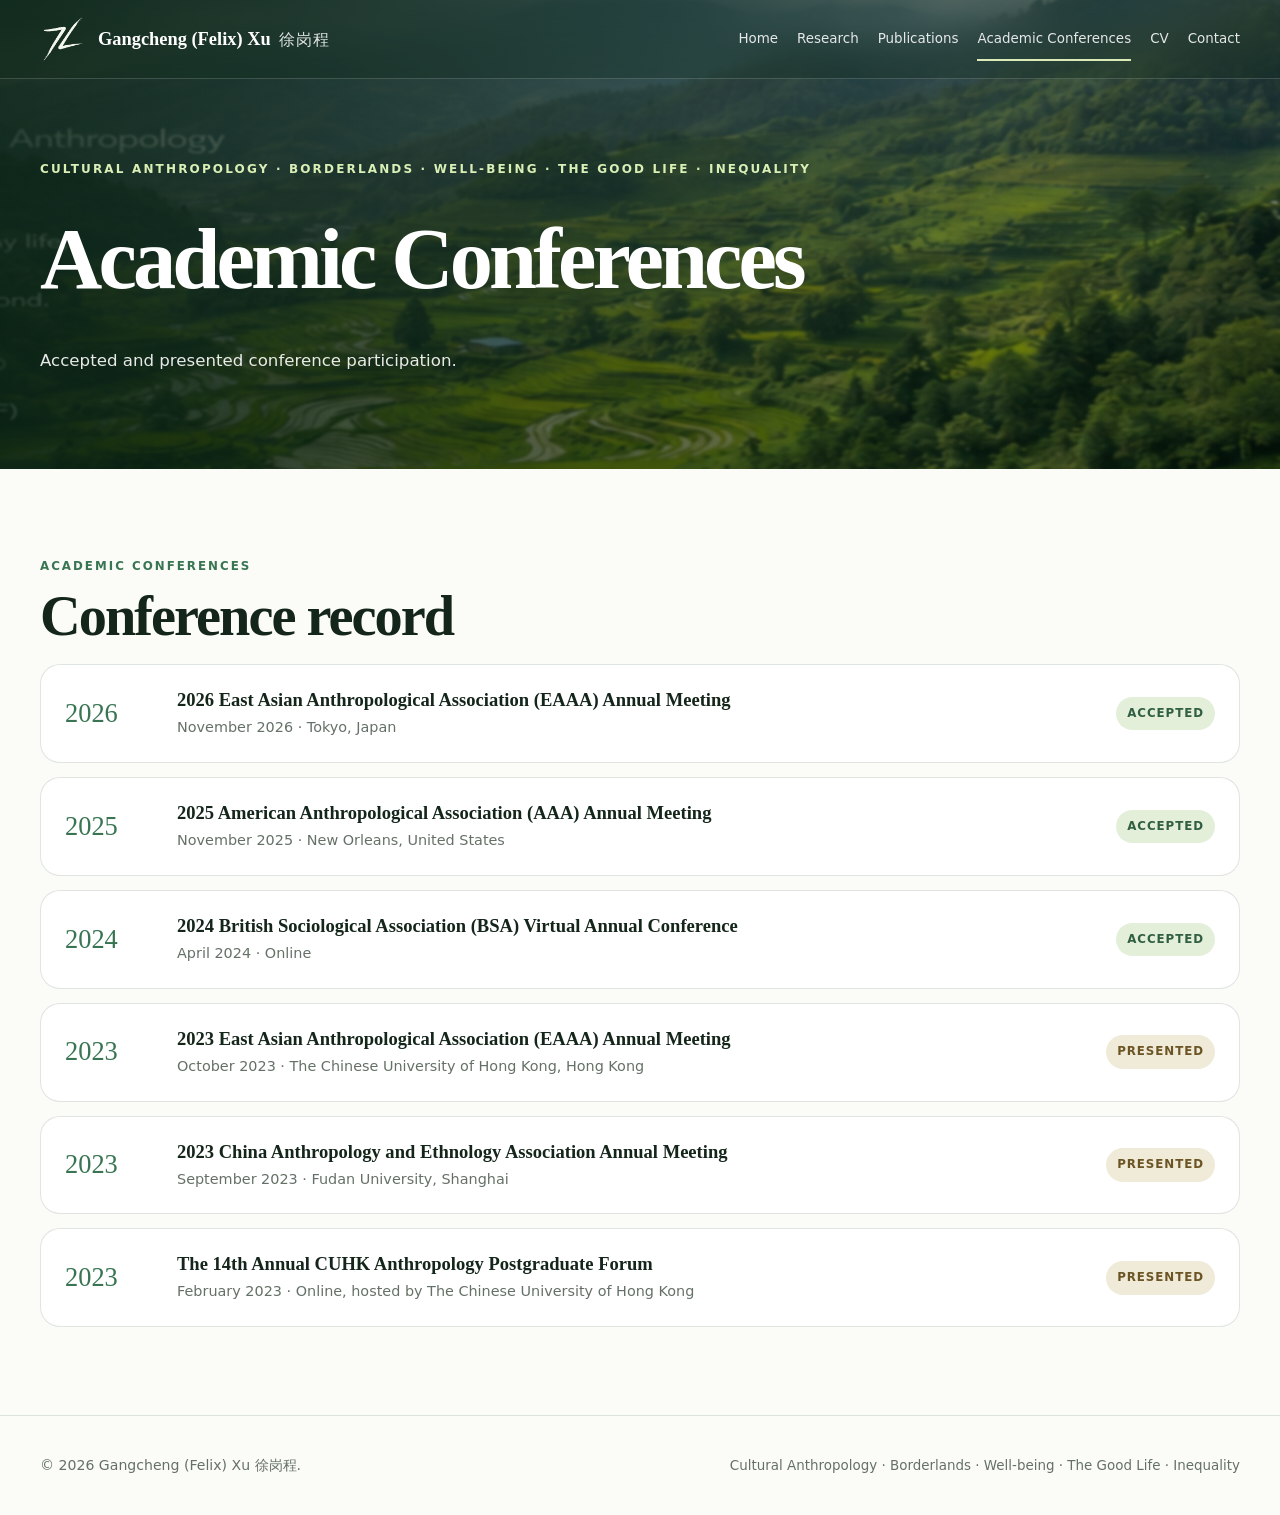
==== conferences.html @ e917aca3 "Add files via upload" ====
<!doctype html>
<html lang="en"><head><meta charset="utf-8"><meta name="viewport" content="width=device-width,initial-scale=1"><meta name="description" content="Academic website of Gangcheng (Felix) Xu, a scholar in cultural anthropology."><title>Academic Conferences | Gangcheng (Felix) Xu 徐岗程</title><link rel="stylesheet" href="styles.css"></head><body><header class="site-header"><div class="container nav-wrap"><a class="brand" href="index.html"><img class="brand-logo brand-logo-light" src="assets/x77-logo-approved-white.png" alt=""><img class="brand-logo brand-logo-dark" src="assets/x77-logo-approved.png" alt=""><span class="brand-name">Gangcheng (Felix) Xu <span class="brand-cn" lang="zh-Hans">徐岗程</span></span></a><button class="menu-btn" aria-label="Open navigation" aria-expanded="false">☰</button><nav class="nav" aria-label="Primary"><a class="" href="index.html">Home</a><a class="" href="research.html">Research</a><a class="" href="publications.html">Publications</a><a class="active" href="conferences.html">Academic Conferences</a><a class="" href="cv.html">CV</a><a class="" href="contact.html">Contact</a></nav></div></header><main>
<section class="page-hero"><div class="container"><div class="eyebrow">Cultural Anthropology · Borderlands · Well-being · The Good Life · Inequality</div><h1>Academic Conferences</h1><p class="lead">Accepted and presented conference participation.</p></div></section>
<section><div class="container reveal"><div class="section-kicker">Academic conferences</div><h2 class="section-title">Conference record</h2><div class="conference-list"><article class="conference-item"><div class="conference-year">2026</div><div class="conference-content"><h2>2026 East Asian Anthropological Association (EAAA) Annual Meeting</h2><p>November 2026 · Tokyo, Japan</p></div><div class="status-badge accepted">Accepted</div></article><article class="conference-item"><div class="conference-year">2025</div><div class="conference-content"><h2>2025 American Anthropological Association (AAA) Annual Meeting</h2><p>November 2025 · New Orleans, United States</p></div><div class="status-badge accepted">Accepted</div></article><article class="conference-item"><div class="conference-year">2024</div><div class="conference-content"><h2>2024 British Sociological Association (BSA) Virtual Annual Conference</h2><p>April 2024 · Online</p></div><div class="status-badge accepted">Accepted</div></article><article class="conference-item"><div class="conference-year">2023</div><div class="conference-content"><h2>2023 East Asian Anthropological Association (EAAA) Annual Meeting</h2><p>October 2023 · The Chinese University of Hong Kong, Hong Kong</p></div><div class="status-badge presented">Presented</div></article><article class="conference-item"><div class="conference-year">2023</div><div class="conference-content"><h2>2023 China Anthropology and Ethnology Association Annual Meeting</h2><p>September 2023 · Fudan University, Shanghai</p></div><div class="status-badge presented">Presented</div></article><article class="conference-item"><div class="conference-year">2023</div><div class="conference-content"><h2>The 14th Annual CUHK Anthropology Postgraduate Forum</h2><p>February 2023 · Online, hosted by The Chinese University of Hong Kong</p></div><div class="status-badge presented">Presented</div></article></div></div></section>
</main><footer><div class="container footer-row"><div>© <span data-year></span> Gangcheng (Felix) Xu <span lang="zh-Hans">徐岗程</span>.</div><div class="small">Cultural Anthropology · Borderlands · Well-being · The Good Life · Inequality</div></div></footer><script src="script.js"></script></body></html>
---- styles.css ----
:root{
  --ink:#14251a;--muted:#657166;--forest:#214f35;--forest-2:#397553;--moss:#8eaa73;
  --lime:#dceab9;--cream:#f6f3e9;--paper:#fbfcf7;--line:rgba(31,78,49,.14);
  --white:rgba(255,255,255,.92);--shadow:0 24px 70px rgba(25,65,39,.14);--max:1200px;
}
*{box-sizing:border-box}html{scroll-behavior:smooth}body{margin:0;background:var(--paper);color:var(--ink);font-family:Inter,ui-sans-serif,system-ui,-apple-system,BlinkMacSystemFont,"Segoe UI",sans-serif;line-height:1.65}a{color:inherit;text-decoration:none}img{max-width:100%;display:block}.container{width:min(var(--max),calc(100% - 40px));margin:auto}
.site-header{position:fixed;inset:0 0 auto;z-index:50;border-bottom:1px solid rgba(255,255,255,.17);background:rgba(12,40,24,.28);backdrop-filter:blur(18px);transition:.25s}.site-header.scrolled{background:rgba(250,251,246,.94);border-color:var(--line);box-shadow:0 10px 35px rgba(19,53,31,.08)}
.nav-wrap{min-height:78px;display:flex;align-items:center;justify-content:space-between;gap:26px}.brand{display:flex;align-items:center;gap:12px;color:white;font-family:Georgia,"Times New Roman",serif;font-size:1.15rem;font-weight:700;white-space:nowrap}.brand-logo{width:46px;height:46px;object-fit:contain}.brand-logo-dark{display:none}.site-header.scrolled .brand{color:var(--ink)}.site-header.scrolled .brand-logo-light{display:none}.site-header.scrolled .brand-logo-dark{display:block}
.nav{display:flex;align-items:center;gap:19px;font-size:.84rem}.nav a{color:rgba(255,255,255,.88);position:relative}.site-header.scrolled .nav a{color:var(--ink)}.nav a:after{content:"";position:absolute;height:2px;left:0;right:100%;bottom:-11px;background:var(--lime);transition:.2s}.site-header.scrolled .nav a:after{background:var(--forest)}.nav a:hover:after,.nav a.active:after{right:0}.menu-btn{display:none;border:0;background:transparent;color:white;font-size:1.35rem}.site-header.scrolled .menu-btn{color:var(--ink)}
.hero{min-height:900px;display:flex;align-items:center;position:relative;color:white;padding:145px 0 100px;background:linear-gradient(90deg,rgba(6,30,18,.82),rgba(8,37,22,.5) 52%,rgba(7,27,16,.12)),url('assets/yunnan-green-hero.jpg') center/cover}.hero:after{content:"";position:absolute;left:0;right:0;bottom:0;height:150px;background:linear-gradient(transparent,var(--paper))}.hero-grid{position:relative;z-index:2;display:grid;grid-template-columns:1.16fr .84fr;column-gap:64px;row-gap:34px;align-items:center}.hero-logo{width:118px;height:118px;border-radius:30px;padding:15px;background:rgba(251,252,247,.94);box-shadow:0 20px 60px rgba(0,0,0,.2);margin-bottom:24px}.eyebrow{font-size:.75rem;text-transform:uppercase;letter-spacing:.18em;color:#d9efb6;font-weight:800}.hero h1,.page-hero h1{font-family:Georgia,"Times New Roman",serif;letter-spacing:-.045em}.hero h1{font-size:clamp(3.6rem,7.8vw,6.8rem);line-height:.92;margin:16px 0 24px}.lead{font-size:1.16rem;max-width:760px;color:rgba(255,255,255,.9)}.actions{display:flex;flex-wrap:wrap;gap:12px;margin-top:30px}.button{display:inline-flex;align-items:center;justify-content:center;gap:8px;padding:12px 18px;border-radius:999px;border:1px solid var(--line);font-size:.91rem;font-weight:750;transition:.2s}.button:hover{transform:translateY(-2px)}.button.primary{background:var(--lime);color:#173620;border-color:var(--lime)}.button.secondary{background:rgba(255,255,255,.09);color:white;border-color:rgba(255,255,255,.35);backdrop-filter:blur(12px)}.button.dark{background:var(--forest);color:white;border-color:var(--forest)}
.hero-card{border:1px solid rgba(255,255,255,.2);border-radius:30px;padding:30px;background:rgba(12,49,28,.48);backdrop-filter:blur(18px);box-shadow:0 28px 80px rgba(0,0,0,.22)}.hero-card-label{font-size:.72rem;letter-spacing:.14em;text-transform:uppercase;color:#d9efb6;font-weight:800}.hero-card h2{font-family:Georgia,serif;font-size:2rem;line-height:1.06;margin:12px 0}.hero-card p{color:rgba(255,255,255,.8)}.mini-meta{display:grid;gap:12px;margin-top:22px}.mini-meta div{padding-top:12px;border-top:1px solid rgba(255,255,255,.14);font-size:.9rem;color:rgba(255,255,255,.76)}.mini-meta strong{color:white}
section{padding:88px 0}.soft{background:linear-gradient(180deg,#f7f8f3,#edf3e7)}.section-kicker{font-size:.74rem;text-transform:uppercase;letter-spacing:.17em;color:var(--forest-2);font-weight:850}.section-title{font-family:Georgia,"Times New Roman",serif;font-size:clamp(2.2rem,4.4vw,3.7rem);line-height:1.06;letter-spacing:-.035em;margin:10px 0 18px}.section-intro{max-width:780px;color:var(--muted);margin-bottom:34px}.grid-3{display:grid;grid-template-columns:repeat(3,1fr);gap:22px}.card{border:1px solid var(--line);border-radius:24px;background:rgba(255,255,255,.76);padding:28px;box-shadow:0 14px 40px rgba(26,65,39,.06);transition:.25s}.card:hover{transform:translateY(-5px);box-shadow:var(--shadow)}.card-icon{width:46px;height:46px;border-radius:15px;display:grid;place-items:center;background:#e8f0dd;color:var(--forest);font-size:1.35rem}.card h3{font-family:Georgia,serif;font-size:1.34rem;margin:16px 0 8px}.card p{margin:0;color:var(--muted)}
.focus-strip{display:flex;flex-wrap:wrap;gap:9px;margin-top:24px}.focus-strip span{padding:8px 13px;border-radius:999px;background:#e5eedb;color:#315f42;font-size:.84rem;font-weight:700}
.map-layout{display:grid;grid-template-columns:.72fr 1.35fr;gap:30px;align-items:stretch}.site-list{display:grid;gap:11px}.site-chip{padding:16px 17px;border-radius:17px;background:rgba(255,255,255,.76);border:1px solid var(--line)}.site-chip strong{display:block}.site-chip span{display:block;color:var(--muted);font-size:.88rem;margin-top:2px}.map-shell{position:relative}.map-shell:before{content:"";position:absolute;inset:12px -12px -12px 12px;border-radius:26px;background:#dfe9d6;z-index:0}#field-map,.field-map{position:relative;z-index:1;min-height:520px;border-radius:25px;overflow:hidden;border:1px solid var(--line);box-shadow:var(--shadow)}.map-note{font-size:.82rem;color:var(--muted);margin-top:14px}.leaflet-popup-content-wrapper{border-radius:14px}.leaflet-popup-content{font-family:Inter,system-ui,sans-serif;line-height:1.45}
.feature-grid{display:grid;grid-template-columns:1.1fr .9fr;gap:26px}.feature-panel{border-radius:28px;overflow:hidden;position:relative;min-height:410px;background:#dce8d5}.feature-panel.image{background:linear-gradient(0deg,rgba(11,42,24,.55),rgba(11,42,24,.04)),url('assets/yunnan-green-hero.jpg') center/cover}.feature-copy{position:absolute;left:28px;right:28px;bottom:28px;color:white}.feature-copy h3{font-family:Georgia,serif;font-size:2rem;margin:0 0 8px}.feature-copy p{max-width:570px;margin:0;color:rgba(255,255,255,.84)}.quote-panel{padding:40px;background:var(--forest);color:white}.quote-panel blockquote{font-family:Georgia,serif;font-size:clamp(1.8rem,3vw,2.7rem);line-height:1.18;margin:0}.quote-panel p{color:rgba(255,255,255,.72);margin-top:22px}
.timeline{display:grid;grid-template-columns:repeat(4,1fr);gap:18px}.time-card{position:relative;padding:24px 22px;border-radius:22px;border:1px solid var(--line);background:white}.time-card .year{font-family:Georgia,serif;font-size:2rem;color:var(--forest-2)}.time-card h3{font-size:1rem;margin:8px 0}.time-card p{font-size:.88rem;color:var(--muted);margin:0}
.news-list,.pub-list{display:grid;gap:14px}.list-item{padding:22px 24px;border:1px solid var(--line);border-radius:20px;background:white}.list-item .type{font-size:.68rem;text-transform:uppercase;letter-spacing:.14em;color:var(--forest-2);font-weight:850}.list-item h3{font-family:Georgia,serif;font-size:1.18rem;margin:7px 0 4px}.list-item p{color:var(--muted);font-size:.9rem;margin:0}
.page-hero{padding:160px 0 78px;color:white;background:linear-gradient(90deg,rgba(8,34,19,.84),rgba(8,34,19,.33)),url('assets/yunnan-green-hero.jpg') center/cover}.page-hero h1{font-size:clamp(3.2rem,7vw,5.4rem);margin:8px 0 14px}.page-hero .lead{font-size:1.04rem}.prose{max-width:850px}.prose h2{font-family:Georgia,serif;margin-top:42px;font-size:1.8rem}.tag-list{display:flex;flex-wrap:wrap;gap:8px}.tag{padding:7px 11px;border-radius:999px;background:#e7efde;color:#315f42;font-size:.8rem}.two-col{display:grid;grid-template-columns:1fr 1fr;gap:26px}.glass-panel{padding:28px;border:1px solid var(--line);border-radius:24px;background:rgba(255,255,255,.8);box-shadow:0 14px 38px rgba(26,65,39,.06)}.glass-panel h2,.glass-panel h3{font-family:Georgia,serif}.contact-links{display:grid;gap:10px}.contact-links a{padding:14px 16px;border:1px solid var(--line);border-radius:14px;background:white}.contact-links a:hover{background:#eff4e9}
footer{padding:38px 0;border-top:1px solid var(--line);color:var(--muted);font-size:.88rem}.footer-row{display:flex;justify-content:space-between;gap:20px;align-items:center}.small{font-size:.84rem;color:var(--muted)}
.reveal{opacity:0;transform:translateY(16px);transition:.65s ease}.reveal.visible{opacity:1;transform:none}
@media(max-width:960px){.hero-grid,.grid-3,.map-layout,.feature-grid,.two-col{grid-template-columns:1fr}.timeline{grid-template-columns:repeat(2,1fr)}.hero{min-height:auto}.hero-card{max-width:600px}.menu-btn{display:block}.nav{position:absolute;top:78px;left:20px;right:20px;display:none;flex-direction:column;align-items:stretch;padding:16px;border-radius:20px;background:rgba(247,248,243,.98);box-shadow:var(--shadow)}.nav.open{display:flex}.nav a,.site-header .nav a{color:var(--ink)}.nav a:after{display:none}.nav-wrap{min-height:76px}.map-shell:before{display:none}}
@media(max-width:600px){.container{width:min(var(--max),calc(100% - 24px))}.hero{padding:135px 0 75px}.hero-logo{width:90px;height:90px}.hero h1{font-size:3.5rem}.hero-card{padding:24px}.timeline{grid-template-columns:1fr}.actions .button{width:100%}section{padding:66px 0}.page-hero{padding:135px 0 65px}.footer-row{align-items:flex-start;flex-direction:column}.brand span{font-size:1rem}.brand-logo{width:39px;height:39px}#field-map,.field-map{min-height:430px}}
@media print{.site-header,.actions,footer,.menu-btn{display:none!important}.page-hero{padding:20px 0;color:#000;background:none}.hero{background:none;color:#000;min-height:auto}.lead{color:#333}.card,.glass-panel,.list-item{box-shadow:none}}


/* Refined bilingual identity and secondary poem placement */
.brand-name{display:flex;align-items:baseline;gap:.5rem}.brand-cn{font-family:"Kaiti SC","STKaiti","KaiTi","Songti SC",serif;font-size:.88em;font-weight:500;letter-spacing:.08em;opacity:.86}.name-lockup{display:flex;align-items:flex-end;gap:24px}.name-cn{font-family:"Kaiti SC","STKaiti","KaiTi","Songti SC",serif;font-size:.38em;font-weight:500;letter-spacing:.12em;line-height:1.15;margin-bottom:.12em;white-space:nowrap;color:#e4efcc}.hero-side{display:grid;gap:18px}.poem-side{padding:22px 24px 24px;border:1px solid rgba(255,255,255,.18);border-radius:24px;background:rgba(7,35,20,.32);backdrop-filter:blur(14px);box-shadow:0 18px 48px rgba(0,0,0,.12)}.poem-heading{font-size:.68rem;letter-spacing:.17em;color:#d9efb6;margin-bottom:9px}.poem-side blockquote{margin:0;font-family:"Kaiti SC","STKaiti","KaiTi","Songti SC","Noto Serif CJK SC",serif;font-size:.98rem;font-weight:500;line-height:1.72;letter-spacing:.025em;color:rgba(255,255,255,.9)}.poem-side blockquote span{display:block}.field-tooltip{border:0!important;border-radius:999px!important;background:rgba(250,252,247,.96)!important;color:#214f35!important;font-family:Inter,system-ui,sans-serif!important;font-weight:800!important;box-shadow:0 8px 24px rgba(23,63,38,.18)!important;padding:5px 9px!important}.field-tooltip:before{border-top-color:rgba(250,252,247,.96)!important}
.compact-sites{align-content:center}.compact-sites .site-chip{padding:13px 16px}.outline-dark{background:transparent;color:var(--forest);border-color:rgba(33,79,53,.36)}.outline-dark:hover{background:#edf3e7}.bilingual-title{font-family:"Songti SC","Noto Serif CJK SC",serif;color:var(--ink)!important;margin-top:8px!important}.item-links{display:flex;flex-wrap:wrap;gap:10px;margin-top:14px}.item-links a,.text-link{color:var(--forest-2);font-weight:750}.item-links a:hover,.text-link:hover{text-decoration:underline}
.conference-list{display:grid;gap:14px}.conference-item{display:grid;grid-template-columns:90px 1fr auto;gap:22px;align-items:center;padding:22px 24px;border:1px solid var(--line);border-radius:20px;background:white}.conference-year{font-family:Georgia,serif;font-size:1.65rem;color:var(--forest-2)}.conference-content h2{font-family:Georgia,serif;font-size:1.16rem;line-height:1.35;margin:0 0 4px}.conference-content p{margin:0;color:var(--muted);font-size:.9rem}.status-badge{justify-self:end;padding:7px 11px;border-radius:999px;font-size:.74rem;font-weight:850;text-transform:uppercase;letter-spacing:.08em}.status-badge.accepted{background:#e4efda;color:#315f42}.status-badge.presented{background:#f0ead8;color:#6c5525}.compact-conferences .conference-item{padding:18px 20px}.compact-conferences .conference-content h2{font-size:1rem}.compact-conferences .conference-year{font-size:1.35rem}
.cv-grid{display:grid;grid-template-columns:1.35fr .65fr;gap:36px;align-items:start}.cv-entry{display:grid;grid-template-columns:110px 1fr;gap:18px;padding:16px 0;border-bottom:1px solid var(--line)}.cv-date{font-family:Georgia,serif;color:var(--forest-2);font-weight:700}.cv-main h2:first-child{margin-top:0}.cv-side{position:sticky;top:110px}.compact-links a{padding:11px 13px}.print-button{margin-top:20px}
@media(max-width:1080px){.nav{gap:14px;font-size:.8rem}.brand{font-size:1.02rem}}
@media(max-width:960px){.hero-side{max-width:650px}.name-lockup{align-items:flex-start}.name-cn{margin-top:.2em}.brand-name{gap:.35rem}.cv-grid{grid-template-columns:1fr}.cv-side{position:static}.conference-item{grid-template-columns:76px 1fr auto}}
@media(max-width:650px){.poem-side{padding:18px}.poem-side blockquote{font-size:.94rem;line-height:1.7}.name-lockup{display:block}.name-cn{display:block;font-size:.34em;margin-top:.38em}.brand-cn{display:none}.conference-item{grid-template-columns:1fr;gap:8px}.conference-year{font-size:1.25rem}.status-badge{justify-self:start}.cv-entry{grid-template-columns:1fr;gap:4px}}
@media print{.cv-side{position:static}.conference-item{break-inside:avoid}.print-button{display:none!important}}
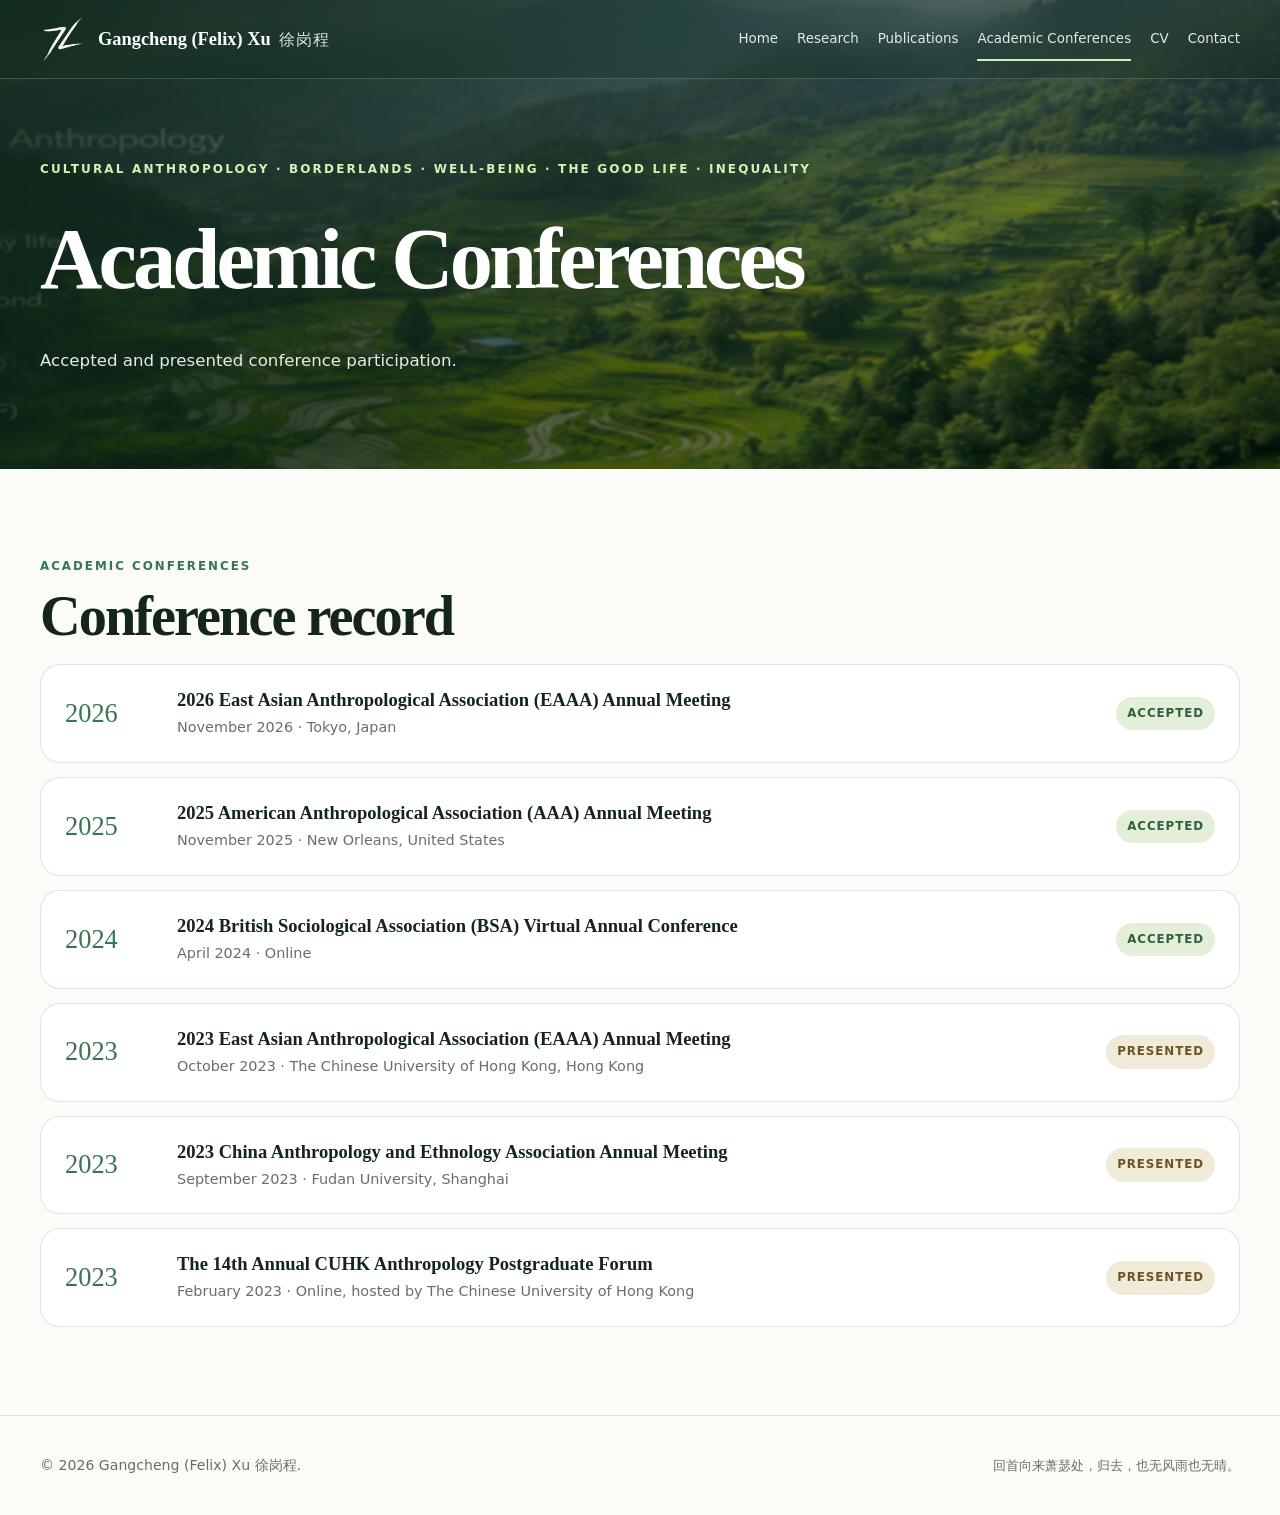
==== commit bf6c3df6: "Update conferences.html" ====
--- a/conferences.html
+++ b/conferences.html
@@ -2,4 +2,4 @@
 <html lang="en"><head><meta charset="utf-8"><meta name="viewport" content="width=device-width,initial-scale=1"><meta name="description" content="Academic website of Gangcheng (Felix) Xu, a scholar in cultural anthropology."><title>Academic Conferences | Gangcheng (Felix) Xu 徐岗程</title><link rel="stylesheet" href="styles.css"></head><body><header class="site-header"><div class="container nav-wrap"><a class="brand" href="index.html"><img class="brand-logo brand-logo-light" src="assets/x77-logo-approved-white.png" alt=""><img class="brand-logo brand-logo-dark" src="assets/x77-logo-approved.png" alt=""><span class="brand-name">Gangcheng (Felix) Xu <span class="brand-cn" lang="zh-Hans">徐岗程</span></span></a><button class="menu-btn" aria-label="Open navigation" aria-expanded="false">☰</button><nav class="nav" aria-label="Primary"><a class="" href="index.html">Home</a><a class="" href="research.html">Research</a><a class="" href="publications.html">Publications</a><a class="active" href="conferences.html">Academic Conferences</a><a class="" href="cv.html">CV</a><a class="" href="contact.html">Contact</a></nav></div></header><main>
 <section class="page-hero"><div class="container"><div class="eyebrow">Cultural Anthropology · Borderlands · Well-being · The Good Life · Inequality</div><h1>Academic Conferences</h1><p class="lead">Accepted and presented conference participation.</p></div></section>
 <section><div class="container reveal"><div class="section-kicker">Academic conferences</div><h2 class="section-title">Conference record</h2><div class="conference-list"><article class="conference-item"><div class="conference-year">2026</div><div class="conference-content"><h2>2026 East Asian Anthropological Association (EAAA) Annual Meeting</h2><p>November 2026 · Tokyo, Japan</p></div><div class="status-badge accepted">Accepted</div></article><article class="conference-item"><div class="conference-year">2025</div><div class="conference-content"><h2>2025 American Anthropological Association (AAA) Annual Meeting</h2><p>November 2025 · New Orleans, United States</p></div><div class="status-badge accepted">Accepted</div></article><article class="conference-item"><div class="conference-year">2024</div><div class="conference-content"><h2>2024 British Sociological Association (BSA) Virtual Annual Conference</h2><p>April 2024 · Online</p></div><div class="status-badge accepted">Accepted</div></article><article class="conference-item"><div class="conference-year">2023</div><div class="conference-content"><h2>2023 East Asian Anthropological Association (EAAA) Annual Meeting</h2><p>October 2023 · The Chinese University of Hong Kong, Hong Kong</p></div><div class="status-badge presented">Presented</div></article><article class="conference-item"><div class="conference-year">2023</div><div class="conference-content"><h2>2023 China Anthropology and Ethnology Association Annual Meeting</h2><p>September 2023 · Fudan University, Shanghai</p></div><div class="status-badge presented">Presented</div></article><article class="conference-item"><div class="conference-year">2023</div><div class="conference-content"><h2>The 14th Annual CUHK Anthropology Postgraduate Forum</h2><p>February 2023 · Online, hosted by The Chinese University of Hong Kong</p></div><div class="status-badge presented">Presented</div></article></div></div></section>
-</main><footer><div class="container footer-row"><div>© <span data-year></span> Gangcheng (Felix) Xu <span lang="zh-Hans">徐岗程</span>.</div><div class="small">Cultural Anthropology · Borderlands · Well-being · The Good Life · Inequality</div></div></footer><script src="script.js"></script></body></html>+</main><footer><div class="container footer-row"><div>© <span data-year></span> Gangcheng (Felix) Xu <span lang="zh-Hans">徐岗程</span>.</div><div class="small">回首向来萧瑟处，归去，也无风雨也无晴。</div></div></footer><script src="script.js"></script></body></html>
--- a/styles.css
+++ b/styles.css
@@ -32,3 +32,15 @@
 @media(max-width:960px){.hero-side{max-width:650px}.name-lockup{align-items:flex-start}.name-cn{margin-top:.2em}.brand-name{gap:.35rem}.cv-grid{grid-template-columns:1fr}.cv-side{position:static}.conference-item{grid-template-columns:76px 1fr auto}}
 @media(max-width:650px){.poem-side{padding:18px}.poem-side blockquote{font-size:.94rem;line-height:1.7}.name-lockup{display:block}.name-cn{display:block;font-size:.34em;margin-top:.38em}.brand-cn{display:none}.conference-item{grid-template-columns:1fr;gap:8px}.conference-year{font-size:1.25rem}.status-badge{justify-self:start}.cv-entry{grid-template-columns:1fr;gap:4px}}
 @media print{.cv-side{position:static}.conference-item{break-inside:avoid}.print-button{display:none!important}}
+
+.profile-avatar {
+    margin: 24px 0;
+}
+
+.profile-avatar img {
+    width: 160px;
+    height: 160px;
+    object-fit: contain;
+    display: block;
+    filter: drop-shadow(0 8px 18px rgba(0,0,0,0.08));
+}
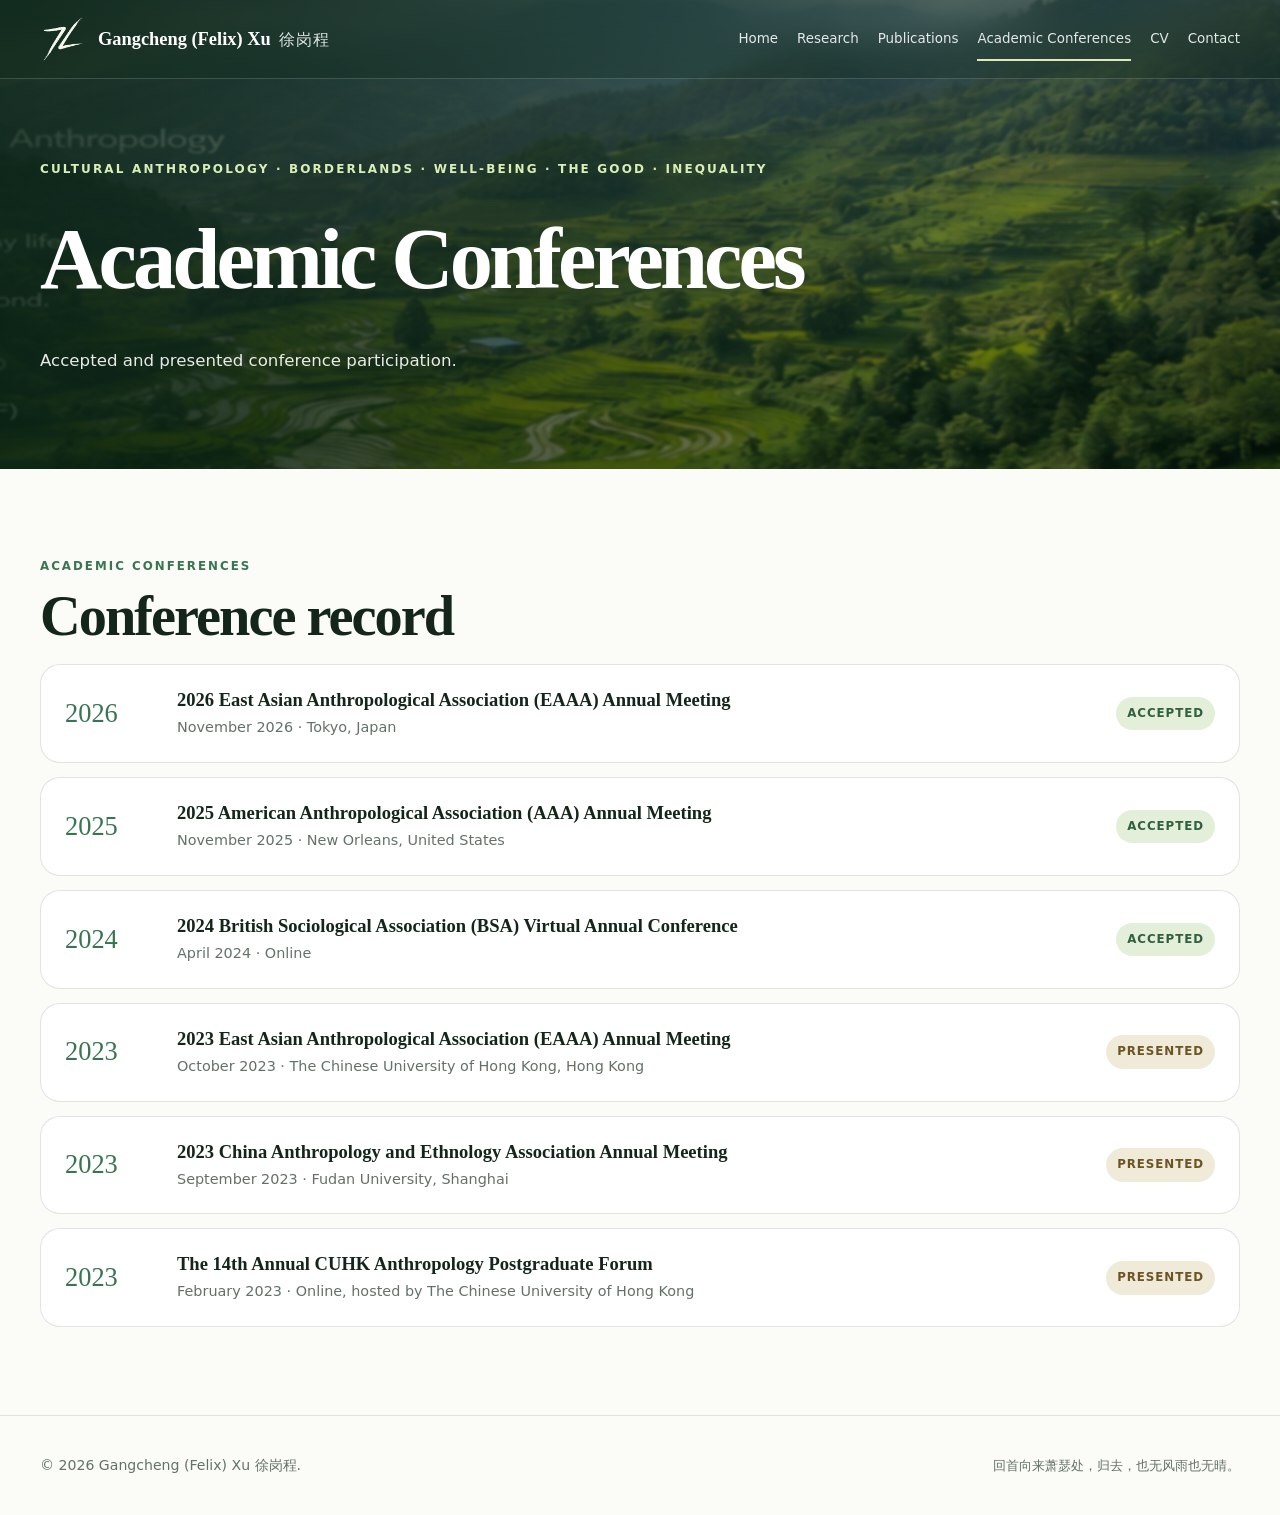
==== commit 95ebd86c: "Update conferences.html" ====
--- a/conferences.html
+++ b/conferences.html
@@ -1,5 +1,5 @@
 <!doctype html>
 <html lang="en"><head><meta charset="utf-8"><meta name="viewport" content="width=device-width,initial-scale=1"><meta name="description" content="Academic website of Gangcheng (Felix) Xu, a scholar in cultural anthropology."><title>Academic Conferences | Gangcheng (Felix) Xu 徐岗程</title><link rel="stylesheet" href="styles.css"></head><body><header class="site-header"><div class="container nav-wrap"><a class="brand" href="index.html"><img class="brand-logo brand-logo-light" src="assets/x77-logo-approved-white.png" alt=""><img class="brand-logo brand-logo-dark" src="assets/x77-logo-approved.png" alt=""><span class="brand-name">Gangcheng (Felix) Xu <span class="brand-cn" lang="zh-Hans">徐岗程</span></span></a><button class="menu-btn" aria-label="Open navigation" aria-expanded="false">☰</button><nav class="nav" aria-label="Primary"><a class="" href="index.html">Home</a><a class="" href="research.html">Research</a><a class="" href="publications.html">Publications</a><a class="active" href="conferences.html">Academic Conferences</a><a class="" href="cv.html">CV</a><a class="" href="contact.html">Contact</a></nav></div></header><main>
-<section class="page-hero"><div class="container"><div class="eyebrow">Cultural Anthropology · Borderlands · Well-being · The Good Life · Inequality</div><h1>Academic Conferences</h1><p class="lead">Accepted and presented conference participation.</p></div></section>
+<section class="page-hero"><div class="container"><div class="eyebrow">Cultural Anthropology · Borderlands · Well-being · The Good · Inequality</div><h1>Academic Conferences</h1><p class="lead">Accepted and presented conference participation.</p></div></section>
 <section><div class="container reveal"><div class="section-kicker">Academic conferences</div><h2 class="section-title">Conference record</h2><div class="conference-list"><article class="conference-item"><div class="conference-year">2026</div><div class="conference-content"><h2>2026 East Asian Anthropological Association (EAAA) Annual Meeting</h2><p>November 2026 · Tokyo, Japan</p></div><div class="status-badge accepted">Accepted</div></article><article class="conference-item"><div class="conference-year">2025</div><div class="conference-content"><h2>2025 American Anthropological Association (AAA) Annual Meeting</h2><p>November 2025 · New Orleans, United States</p></div><div class="status-badge accepted">Accepted</div></article><article class="conference-item"><div class="conference-year">2024</div><div class="conference-content"><h2>2024 British Sociological Association (BSA) Virtual Annual Conference</h2><p>April 2024 · Online</p></div><div class="status-badge accepted">Accepted</div></article><article class="conference-item"><div class="conference-year">2023</div><div class="conference-content"><h2>2023 East Asian Anthropological Association (EAAA) Annual Meeting</h2><p>October 2023 · The Chinese University of Hong Kong, Hong Kong</p></div><div class="status-badge presented">Presented</div></article><article class="conference-item"><div class="conference-year">2023</div><div class="conference-content"><h2>2023 China Anthropology and Ethnology Association Annual Meeting</h2><p>September 2023 · Fudan University, Shanghai</p></div><div class="status-badge presented">Presented</div></article><article class="conference-item"><div class="conference-year">2023</div><div class="conference-content"><h2>The 14th Annual CUHK Anthropology Postgraduate Forum</h2><p>February 2023 · Online, hosted by The Chinese University of Hong Kong</p></div><div class="status-badge presented">Presented</div></article></div></div></section>
 </main><footer><div class="container footer-row"><div>© <span data-year></span> Gangcheng (Felix) Xu <span lang="zh-Hans">徐岗程</span>.</div><div class="small">回首向来萧瑟处，归去，也无风雨也无晴。</div></div></footer><script src="script.js"></script></body></html>
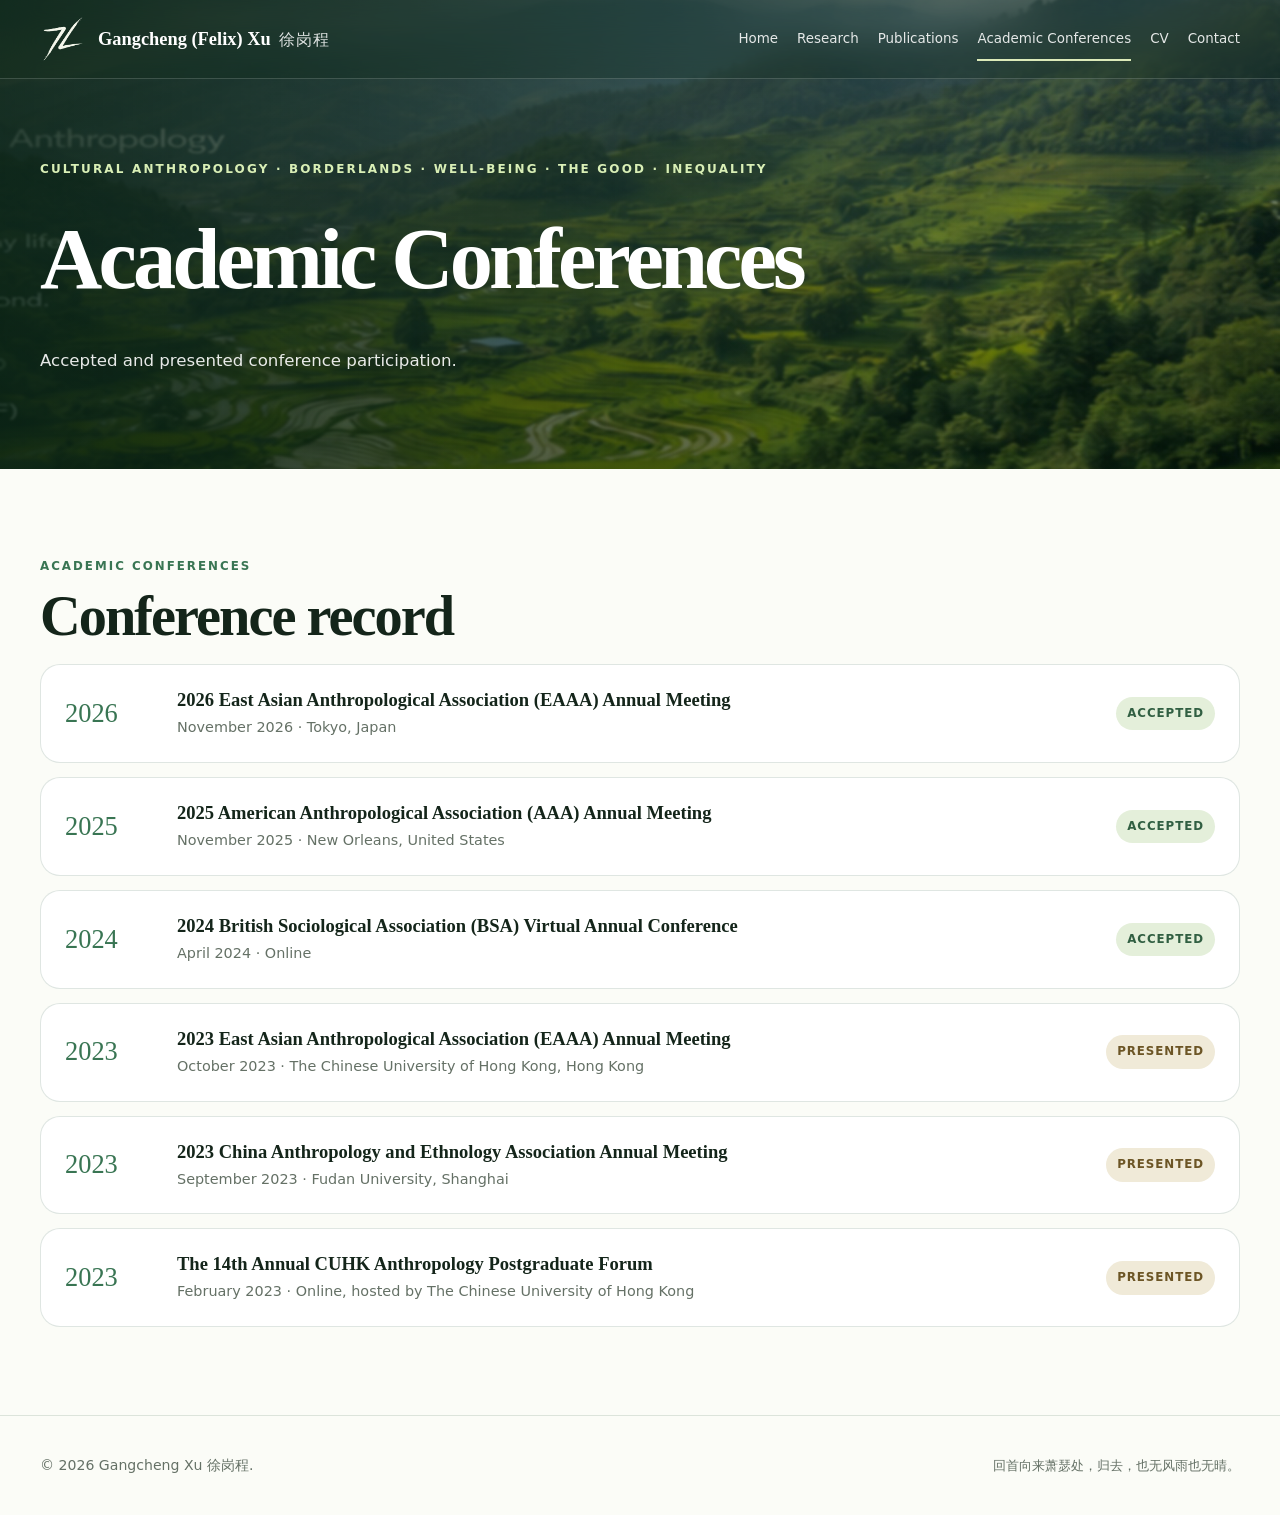
==== commit ced18d5f: "Update conferences.html" ====
--- a/conferences.html
+++ b/conferences.html
@@ -2,4 +2,4 @@
 <html lang="en"><head><meta charset="utf-8"><meta name="viewport" content="width=device-width,initial-scale=1"><meta name="description" content="Academic website of Gangcheng (Felix) Xu, a scholar in cultural anthropology."><title>Academic Conferences | Gangcheng (Felix) Xu 徐岗程</title><link rel="stylesheet" href="styles.css"></head><body><header class="site-header"><div class="container nav-wrap"><a class="brand" href="index.html"><img class="brand-logo brand-logo-light" src="assets/x77-logo-approved-white.png" alt=""><img class="brand-logo brand-logo-dark" src="assets/x77-logo-approved.png" alt=""><span class="brand-name">Gangcheng (Felix) Xu <span class="brand-cn" lang="zh-Hans">徐岗程</span></span></a><button class="menu-btn" aria-label="Open navigation" aria-expanded="false">☰</button><nav class="nav" aria-label="Primary"><a class="" href="index.html">Home</a><a class="" href="research.html">Research</a><a class="" href="publications.html">Publications</a><a class="active" href="conferences.html">Academic Conferences</a><a class="" href="cv.html">CV</a><a class="" href="contact.html">Contact</a></nav></div></header><main>
 <section class="page-hero"><div class="container"><div class="eyebrow">Cultural Anthropology · Borderlands · Well-being · The Good · Inequality</div><h1>Academic Conferences</h1><p class="lead">Accepted and presented conference participation.</p></div></section>
 <section><div class="container reveal"><div class="section-kicker">Academic conferences</div><h2 class="section-title">Conference record</h2><div class="conference-list"><article class="conference-item"><div class="conference-year">2026</div><div class="conference-content"><h2>2026 East Asian Anthropological Association (EAAA) Annual Meeting</h2><p>November 2026 · Tokyo, Japan</p></div><div class="status-badge accepted">Accepted</div></article><article class="conference-item"><div class="conference-year">2025</div><div class="conference-content"><h2>2025 American Anthropological Association (AAA) Annual Meeting</h2><p>November 2025 · New Orleans, United States</p></div><div class="status-badge accepted">Accepted</div></article><article class="conference-item"><div class="conference-year">2024</div><div class="conference-content"><h2>2024 British Sociological Association (BSA) Virtual Annual Conference</h2><p>April 2024 · Online</p></div><div class="status-badge accepted">Accepted</div></article><article class="conference-item"><div class="conference-year">2023</div><div class="conference-content"><h2>2023 East Asian Anthropological Association (EAAA) Annual Meeting</h2><p>October 2023 · The Chinese University of Hong Kong, Hong Kong</p></div><div class="status-badge presented">Presented</div></article><article class="conference-item"><div class="conference-year">2023</div><div class="conference-content"><h2>2023 China Anthropology and Ethnology Association Annual Meeting</h2><p>September 2023 · Fudan University, Shanghai</p></div><div class="status-badge presented">Presented</div></article><article class="conference-item"><div class="conference-year">2023</div><div class="conference-content"><h2>The 14th Annual CUHK Anthropology Postgraduate Forum</h2><p>February 2023 · Online, hosted by The Chinese University of Hong Kong</p></div><div class="status-badge presented">Presented</div></article></div></div></section>
-</main><footer><div class="container footer-row"><div>© <span data-year></span> Gangcheng (Felix) Xu <span lang="zh-Hans">徐岗程</span>.</div><div class="small">回首向来萧瑟处，归去，也无风雨也无晴。</div></div></footer><script src="script.js"></script></body></html>
+</main><footer><div class="container footer-row"><div>© <span data-year></span> Gangcheng Xu <span lang="zh-Hans">徐岗程</span>.</div><div class="small">回首向来萧瑟处，归去，也无风雨也无晴。</div></div></footer><script src="script.js"></script></body></html>
--- a/styles.css
+++ b/styles.css
@@ -44,3 +44,43 @@
     display: block;
     filter: drop-shadow(0 8px 18px rgba(0,0,0,0.08));
 }
+.hero .name-lockup {
+  margin: 20px 0 24px;
+  font-size: clamp(4rem, 7vw, 6.8rem);
+  line-height: 0.9;
+  letter-spacing: -0.045em;
+}
+.hero .name-lockup {
+  display: block;
+  margin: 20px 0 24px;
+  line-height: 1;
+  letter-spacing: 0;
+}
+
+.hero .name-en {
+  display: block;
+  font-size: clamp(2rem, 4.5vw, 4.5rem);
+  line-height: 1;
+  letter-spacing: -0.035em;
+  white-space: nowrap;
+}
+
+.hero .name-cn {
+  display: block;
+  margin: 12px 0 0;
+  font-size: clamp(1.5rem, 2vw, 2rem);
+  line-height: 1.15;
+  letter-spacing: 0.08em;
+}
+
+@media (max-width: 700px) {
+  .hero .name-en {
+    font-size: clamp(1.9rem, 7.9vw, 3rem);
+    white-space: normal;
+  }
+
+  .hero .name-cn {
+    margin-top: 9px;
+    font-size: 1.6rem;
+  }
+}
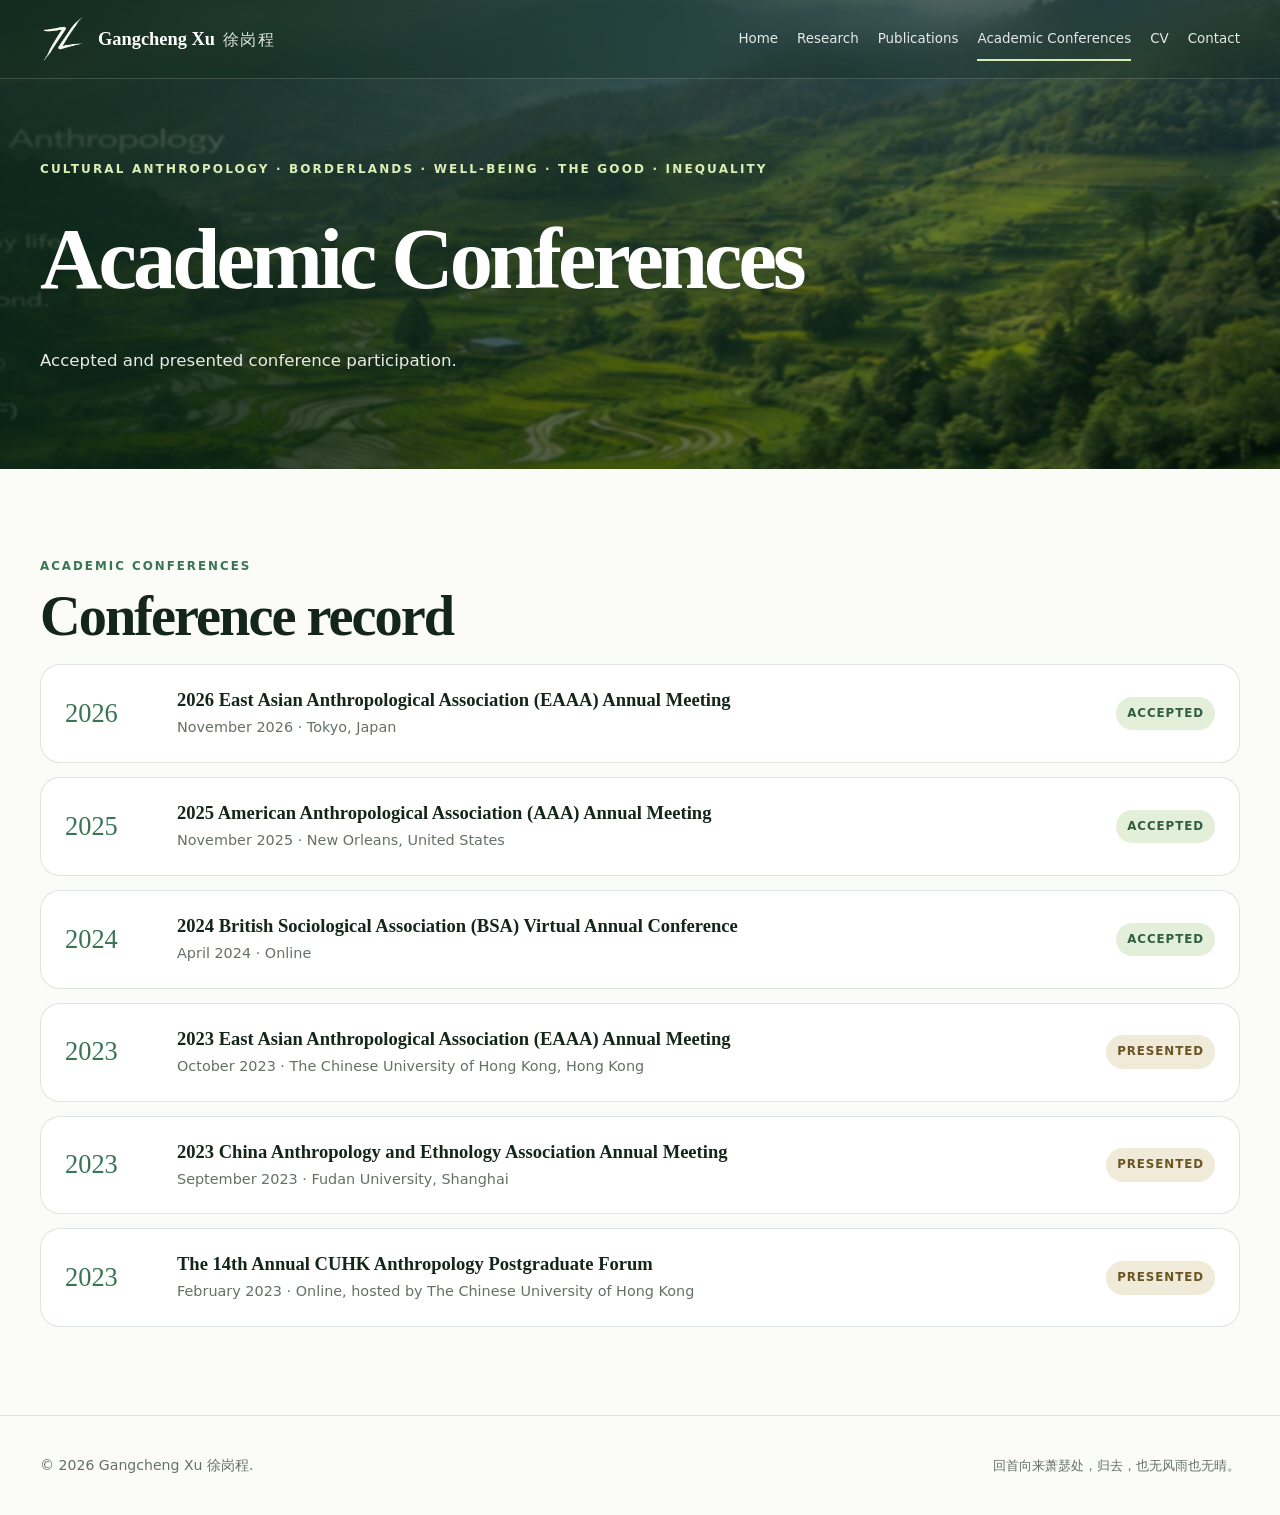
==== commit 2b6ce7ca: "Update conferences.html" ====
--- a/conferences.html
+++ b/conferences.html
@@ -1,5 +1,5 @@
 <!doctype html>
-<html lang="en"><head><meta charset="utf-8"><meta name="viewport" content="width=device-width,initial-scale=1"><meta name="description" content="Academic website of Gangcheng (Felix) Xu, a scholar in cultural anthropology."><title>Academic Conferences | Gangcheng (Felix) Xu 徐岗程</title><link rel="stylesheet" href="styles.css"></head><body><header class="site-header"><div class="container nav-wrap"><a class="brand" href="index.html"><img class="brand-logo brand-logo-light" src="assets/x77-logo-approved-white.png" alt=""><img class="brand-logo brand-logo-dark" src="assets/x77-logo-approved.png" alt=""><span class="brand-name">Gangcheng (Felix) Xu <span class="brand-cn" lang="zh-Hans">徐岗程</span></span></a><button class="menu-btn" aria-label="Open navigation" aria-expanded="false">☰</button><nav class="nav" aria-label="Primary"><a class="" href="index.html">Home</a><a class="" href="research.html">Research</a><a class="" href="publications.html">Publications</a><a class="active" href="conferences.html">Academic Conferences</a><a class="" href="cv.html">CV</a><a class="" href="contact.html">Contact</a></nav></div></header><main>
+<html lang="en"><head><meta charset="utf-8"><meta name="viewport" content="width=device-width,initial-scale=1"><meta name="description" content="Academic website of Gangcheng Xu, a scholar in cultural anthropology."><title>Academic Conferences | Gangcheng Xu 徐岗程</title><link rel="stylesheet" href="styles.css"></head><body><header class="site-header"><div class="container nav-wrap"><a class="brand" href="index.html"><img class="brand-logo brand-logo-light" src="assets/x77-logo-approved-white.png" alt=""><img class="brand-logo brand-logo-dark" src="assets/x77-logo-approved.png" alt=""><span class="brand-name">Gangcheng Xu <span class="brand-cn" lang="zh-Hans">徐岗程</span></span></a><button class="menu-btn" aria-label="Open navigation" aria-expanded="false">☰</button><nav class="nav" aria-label="Primary"><a class="" href="index.html">Home</a><a class="" href="research.html">Research</a><a class="" href="publications.html">Publications</a><a class="active" href="conferences.html">Academic Conferences</a><a class="" href="cv.html">CV</a><a class="" href="contact.html">Contact</a></nav></div></header><main>
 <section class="page-hero"><div class="container"><div class="eyebrow">Cultural Anthropology · Borderlands · Well-being · The Good · Inequality</div><h1>Academic Conferences</h1><p class="lead">Accepted and presented conference participation.</p></div></section>
 <section><div class="container reveal"><div class="section-kicker">Academic conferences</div><h2 class="section-title">Conference record</h2><div class="conference-list"><article class="conference-item"><div class="conference-year">2026</div><div class="conference-content"><h2>2026 East Asian Anthropological Association (EAAA) Annual Meeting</h2><p>November 2026 · Tokyo, Japan</p></div><div class="status-badge accepted">Accepted</div></article><article class="conference-item"><div class="conference-year">2025</div><div class="conference-content"><h2>2025 American Anthropological Association (AAA) Annual Meeting</h2><p>November 2025 · New Orleans, United States</p></div><div class="status-badge accepted">Accepted</div></article><article class="conference-item"><div class="conference-year">2024</div><div class="conference-content"><h2>2024 British Sociological Association (BSA) Virtual Annual Conference</h2><p>April 2024 · Online</p></div><div class="status-badge accepted">Accepted</div></article><article class="conference-item"><div class="conference-year">2023</div><div class="conference-content"><h2>2023 East Asian Anthropological Association (EAAA) Annual Meeting</h2><p>October 2023 · The Chinese University of Hong Kong, Hong Kong</p></div><div class="status-badge presented">Presented</div></article><article class="conference-item"><div class="conference-year">2023</div><div class="conference-content"><h2>2023 China Anthropology and Ethnology Association Annual Meeting</h2><p>September 2023 · Fudan University, Shanghai</p></div><div class="status-badge presented">Presented</div></article><article class="conference-item"><div class="conference-year">2023</div><div class="conference-content"><h2>The 14th Annual CUHK Anthropology Postgraduate Forum</h2><p>February 2023 · Online, hosted by The Chinese University of Hong Kong</p></div><div class="status-badge presented">Presented</div></article></div></div></section>
 </main><footer><div class="container footer-row"><div>© <span data-year></span> Gangcheng Xu <span lang="zh-Hans">徐岗程</span>.</div><div class="small">回首向来萧瑟处，归去，也无风雨也无晴。</div></div></footer><script src="script.js"></script></body></html>
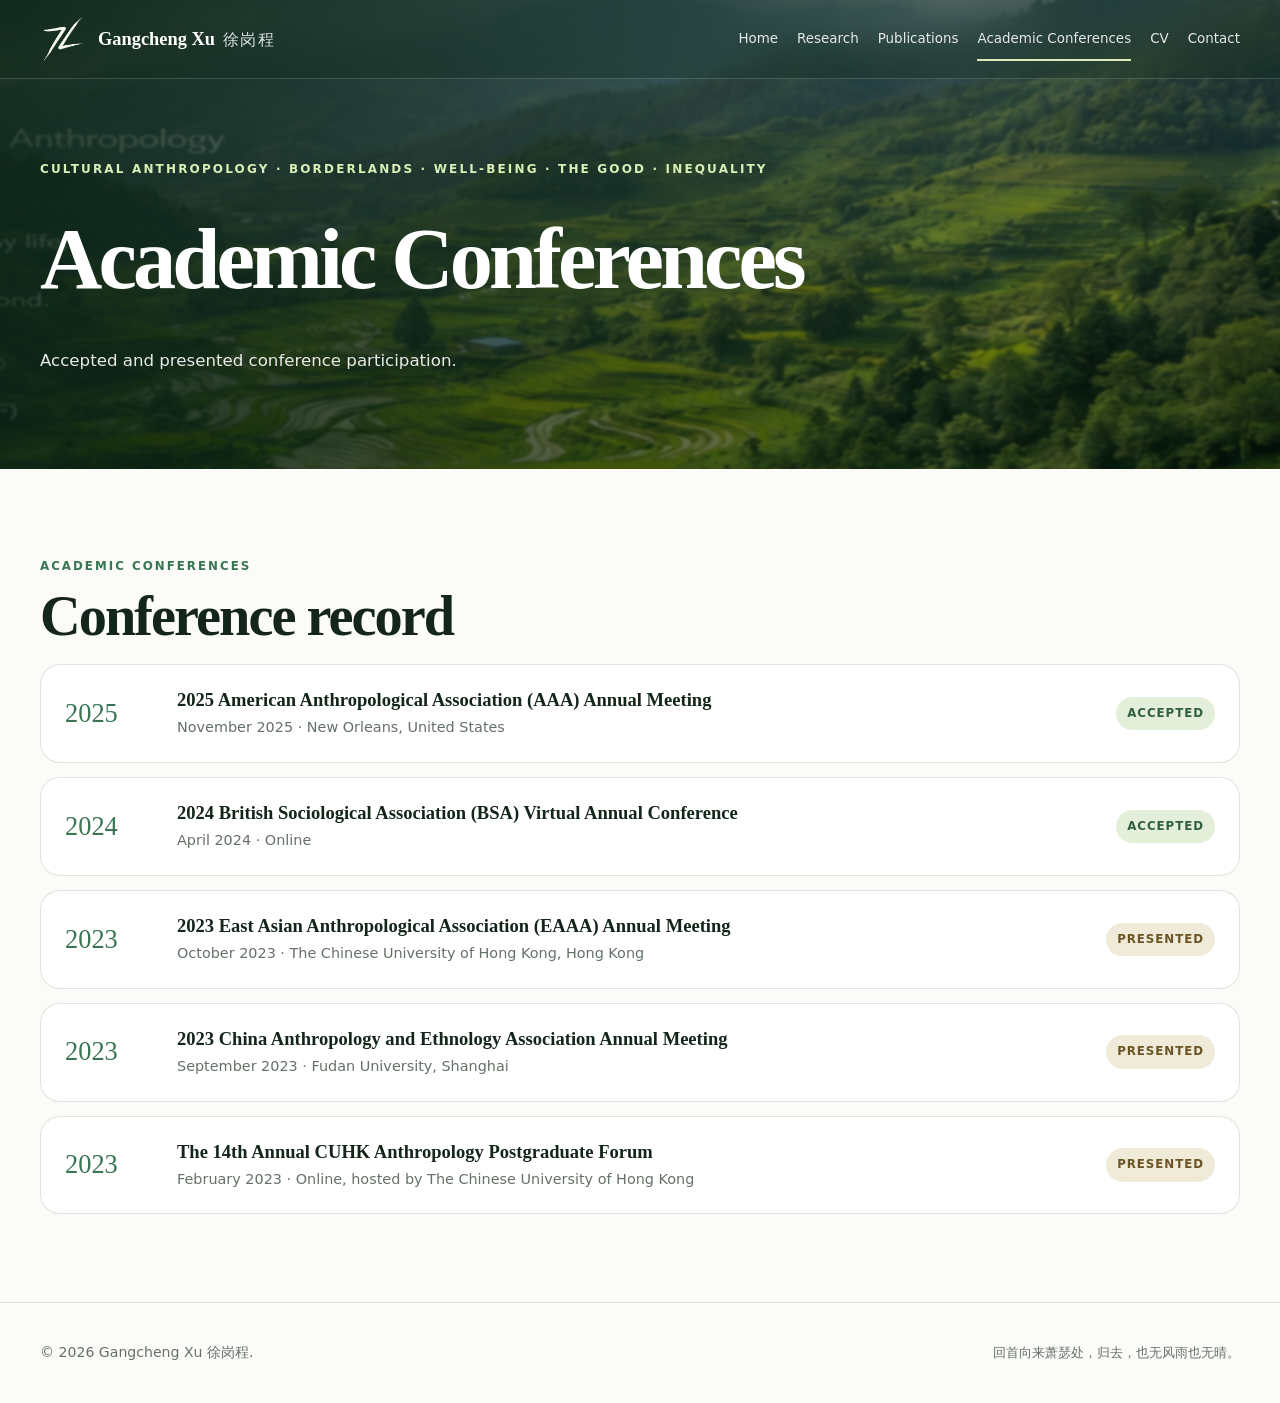
==== commit 41b17a73: "Update conferences.html" ====
--- a/conferences.html
+++ b/conferences.html
@@ -1,5 +1,5 @@
 <!doctype html>
-<html lang="en"><head><meta charset="utf-8"><meta name="viewport" content="width=device-width,initial-scale=1"><meta name="description" content="Academic website of Gangcheng Xu, a scholar in cultural anthropology."><title>Academic Conferences | Gangcheng Xu 徐岗程</title><link rel="stylesheet" href="styles.css"></head><body><header class="site-header"><div class="container nav-wrap"><a class="brand" href="index.html"><img class="brand-logo brand-logo-light" src="assets/x77-logo-approved-white.png" alt=""><img class="brand-logo brand-logo-dark" src="assets/x77-logo-approved.png" alt=""><span class="brand-name">Gangcheng Xu <span class="brand-cn" lang="zh-Hans">徐岗程</span></span></a><button class="menu-btn" aria-label="Open navigation" aria-expanded="false">☰</button><nav class="nav" aria-label="Primary"><a class="" href="index.html">Home</a><a class="" href="research.html">Research</a><a class="" href="publications.html">Publications</a><a class="active" href="conferences.html">Academic Conferences</a><a class="" href="cv.html">CV</a><a class="" href="contact.html">Contact</a></nav></div></header><main>
+<html lang="en"><head><meta charset="utf-8"><meta name="viewport" content="width=device-width,initial-scale=1"><meta name="description" content="Academic website of Gangcheng Xu, a scholar in cultural anthropology."><title>Academic Conferences | Gangcheng Xu 徐岗程</title><link rel="icon" type="image/png" href="assets/x77-logo-approved.png"><link rel="stylesheet" href="styles.css"></head><body><header class="site-header"><div class="container nav-wrap"><a class="brand" href="index.html"><img class="brand-logo brand-logo-light" src="assets/x77-logo-approved-white.png" alt=""><img class="brand-logo brand-logo-dark" src="assets/x77-logo-approved.png" alt=""><span class="brand-name">Gangcheng Xu <span class="brand-cn" lang="zh-Hans">徐岗程</span></span></a><button class="menu-btn" aria-label="Open navigation" aria-expanded="false">☰</button><nav class="nav" aria-label="Primary"><a class="" href="index.html">Home</a><a class="" href="research.html">Research</a><a class="" href="publications.html">Publications</a><a class="active" href="conferences.html">Academic Conferences</a><a class="" href="cv.html">CV</a><a class="" href="contact.html">Contact</a></nav></div></header><main>
 <section class="page-hero"><div class="container"><div class="eyebrow">Cultural Anthropology · Borderlands · Well-being · The Good · Inequality</div><h1>Academic Conferences</h1><p class="lead">Accepted and presented conference participation.</p></div></section>
-<section><div class="container reveal"><div class="section-kicker">Academic conferences</div><h2 class="section-title">Conference record</h2><div class="conference-list"><article class="conference-item"><div class="conference-year">2026</div><div class="conference-content"><h2>2026 East Asian Anthropological Association (EAAA) Annual Meeting</h2><p>November 2026 · Tokyo, Japan</p></div><div class="status-badge accepted">Accepted</div></article><article class="conference-item"><div class="conference-year">2025</div><div class="conference-content"><h2>2025 American Anthropological Association (AAA) Annual Meeting</h2><p>November 2025 · New Orleans, United States</p></div><div class="status-badge accepted">Accepted</div></article><article class="conference-item"><div class="conference-year">2024</div><div class="conference-content"><h2>2024 British Sociological Association (BSA) Virtual Annual Conference</h2><p>April 2024 · Online</p></div><div class="status-badge accepted">Accepted</div></article><article class="conference-item"><div class="conference-year">2023</div><div class="conference-content"><h2>2023 East Asian Anthropological Association (EAAA) Annual Meeting</h2><p>October 2023 · The Chinese University of Hong Kong, Hong Kong</p></div><div class="status-badge presented">Presented</div></article><article class="conference-item"><div class="conference-year">2023</div><div class="conference-content"><h2>2023 China Anthropology and Ethnology Association Annual Meeting</h2><p>September 2023 · Fudan University, Shanghai</p></div><div class="status-badge presented">Presented</div></article><article class="conference-item"><div class="conference-year">2023</div><div class="conference-content"><h2>The 14th Annual CUHK Anthropology Postgraduate Forum</h2><p>February 2023 · Online, hosted by The Chinese University of Hong Kong</p></div><div class="status-badge presented">Presented</div></article></div></div></section>
+<section><div class="container reveal"><div class="section-kicker">Academic conferences</div><h2 class="section-title">Conference record</h2><div class="conference-list"><article class="conference-item"><div class="conference-year">2025</div><div class="conference-content"><h2>2025 American Anthropological Association (AAA) Annual Meeting</h2><p>November 2025 · New Orleans, United States</p></div><div class="status-badge accepted">Accepted</div></article><article class="conference-item"><div class="conference-year">2024</div><div class="conference-content"><h2>2024 British Sociological Association (BSA) Virtual Annual Conference</h2><p>April 2024 · Online</p></div><div class="status-badge accepted">Accepted</div></article><article class="conference-item"><div class="conference-year">2023</div><div class="conference-content"><h2>2023 East Asian Anthropological Association (EAAA) Annual Meeting</h2><p>October 2023 · The Chinese University of Hong Kong, Hong Kong</p></div><div class="status-badge presented">Presented</div></article><article class="conference-item"><div class="conference-year">2023</div><div class="conference-content"><h2>2023 China Anthropology and Ethnology Association Annual Meeting</h2><p>September 2023 · Fudan University, Shanghai</p></div><div class="status-badge presented">Presented</div></article><article class="conference-item"><div class="conference-year">2023</div><div class="conference-content"><h2>The 14th Annual CUHK Anthropology Postgraduate Forum</h2><p>February 2023 · Online, hosted by The Chinese University of Hong Kong</p></div><div class="status-badge presented">Presented</div></article></div></div></section>
 </main><footer><div class="container footer-row"><div>© <span data-year></span> Gangcheng Xu <span lang="zh-Hans">徐岗程</span>.</div><div class="small">回首向来萧瑟处，归去，也无风雨也无晴。</div></div></footer><script src="script.js"></script></body></html>
--- a/styles.css
+++ b/styles.css
@@ -73,9 +73,22 @@
   letter-spacing: 0.08em;
 }
 
+.hero .name-preferred {
+  display: inline-block;
+  margin-left: 0.4rem;
+  font-family: Inter, ui-sans-serif, system-ui, sans-serif;
+  font-size: 0.72em;
+  font-weight: 500;
+  line-height: 1;
+  letter-spacing: 0.02em;
+  color: rgba(255, 255, 255, 0.78);
+  vertical-align: baseline;
+  white-space: nowrap;
+}
+
 @media (max-width: 700px) {
   .hero .name-en {
-    font-size: clamp(1.9rem, 7.9vw, 3rem);
+    font-size: clamp(2.3rem, 8.5vw, 3.3rem);
     white-space: normal;
   }
 
